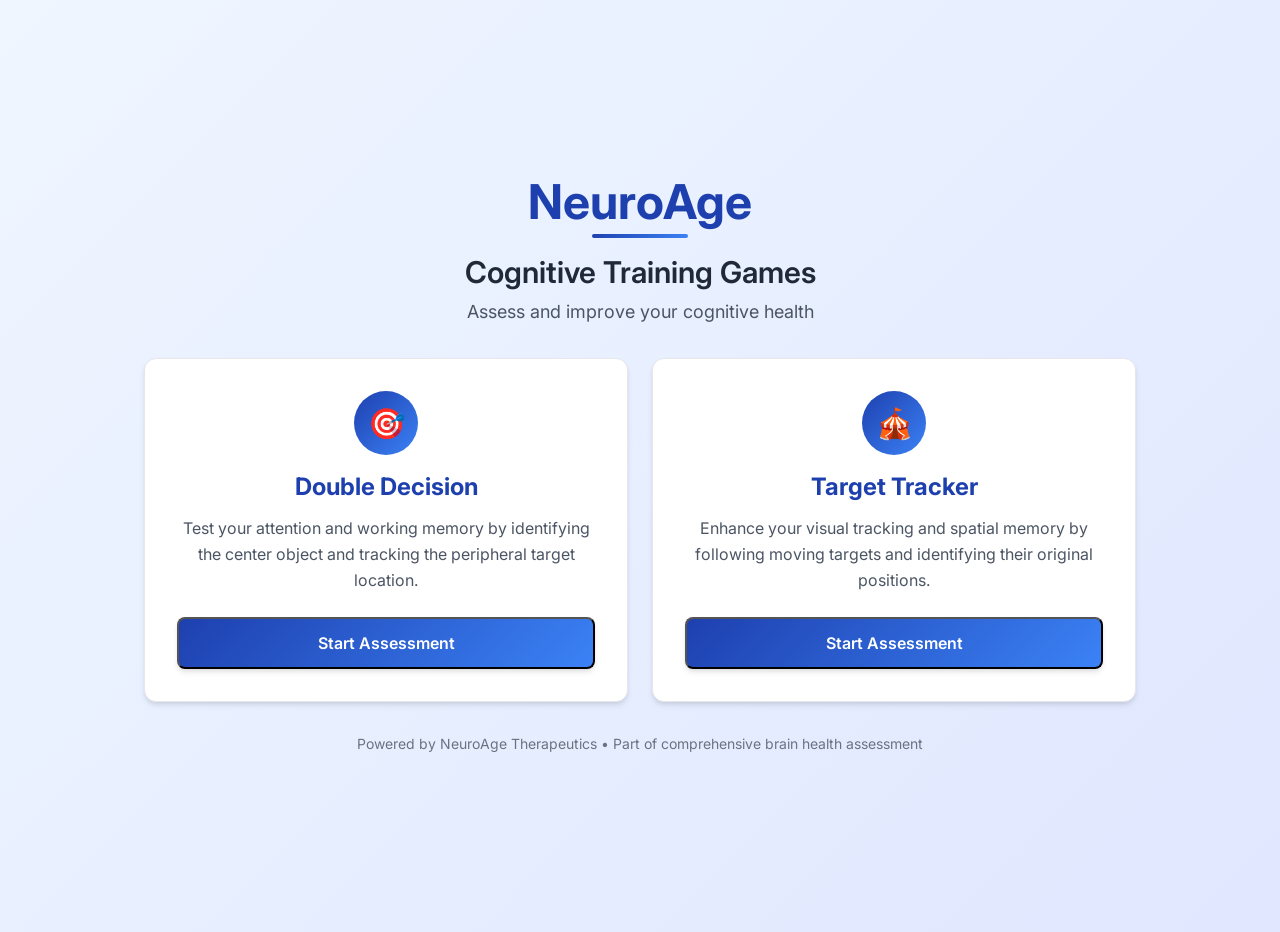
==== index.html @ e5fdbe7c "Add cognitive training games - Double Decision and Target Tracker" ====
<!DOCTYPE html>
<html lang="en">
<head>
    <meta charset="UTF-8">
    <meta name="viewport" content="width=device-width, initial-scale=1.0">
    <title>NeuroAge Cognitive Training | Brain Health Games</title>
    <link rel="preconnect" href="https://fonts.googleapis.com">
    <link rel="preconnect" href="https://fonts.gstatic.com" crossorigin>
    <link href="https://fonts.googleapis.com/css2?family=Inter:wght@300;400;500;600;700&display=swap" rel="stylesheet">
    <link rel="stylesheet" href="styles.css">
</head>
<body>
    <!-- Main Menu -->
    <div id="mainMenu" class="flex items-center justify-center min-h-screen py-8">
        <div class="max-w-5xl w-full px-4">
            <!-- Header -->
            <div class="text-center mb-8">
                <div class="inline-block mb-4">
                    <h1 class="text-4xl md:text-5xl font-bold neuroage-text-primary mb-2">NeuroAge</h1>
                    <div class="h-1 w-24 mx-auto neuroage-primary rounded-full"></div>
                </div>
                <h2 class="text-2xl md:text-3xl font-semibold text-gray-800 mb-2">Cognitive Training Games</h2>
                <p class="text-gray-600 text-lg">Assess and improve your cognitive health</p>
            </div>
            
            <!-- Games Grid -->
            <div class="grid grid-cols-1 md:grid-cols-2 gap-6 mb-8">
                <!-- Double Decision Game Card -->
                <div class="neuroage-card rounded-xl p-8 hover:shadow-xl transition-all duration-300 transform hover:-translate-y-1">
                    <div class="flex items-center justify-center w-16 h-16 mx-auto mb-4 rounded-full neuroage-primary text-white text-3xl">
                        🎯
                    </div>
                    <h3 class="text-2xl font-bold neuroage-text-primary mb-3 text-center">Double Decision</h3>
                    <p class="text-gray-600 mb-6 text-center leading-relaxed">
                        Test your attention and working memory by identifying the center object and tracking the peripheral target location.
                    </p>
                    <button type="button" onclick="switchGame('doubleDecision'); return false;" class="w-full neuroage-primary hover:neuroage-primary-dark text-white font-semibold py-3 px-6 rounded-lg text-base transition-all duration-200 shadow-md hover:shadow-lg">
                        Start Assessment
                    </button>
                </div>
                
                <!-- Target Tracker Game Card -->
                <div class="neuroage-card rounded-xl p-8 hover:shadow-xl transition-all duration-300 transform hover:-translate-y-1">
                    <div class="flex items-center justify-center w-16 h-16 mx-auto mb-4 rounded-full neuroage-primary text-white text-3xl">
                        🎪
                    </div>
                    <h3 class="text-2xl font-bold neuroage-text-primary mb-3 text-center">Target Tracker</h3>
                    <p class="text-gray-600 mb-6 text-center leading-relaxed">
                        Enhance your visual tracking and spatial memory by following moving targets and identifying their original positions.
                    </p>
                    <button type="button" onclick="switchGame('targetTracker'); return false;" class="w-full neuroage-primary hover:neuroage-primary-dark text-white font-semibold py-3 px-6 rounded-lg text-base transition-all duration-200 shadow-md hover:shadow-lg">
                        Start Assessment
                    </button>
                </div>
            </div>
            
            <!-- Footer Note -->
            <div class="text-center text-sm text-gray-500">
                <p>Powered by NeuroAge Therapeutics • Part of comprehensive brain health assessment</p>
            </div>
        </div>
    </div>

    <!-- Double Decision Game -->
    <div id="doubleDecision" class="game-container max-w-2xl w-full mx-auto px-4">
        <!-- Header -->
        <div class="text-center mb-4">
            <button type="button" onclick="switchGame('menu'); return false;" class="back-to-menu-btn mb-4">
                <span class="back-arrow">←</span> Back to Menu
            </button>
            <h2 class="text-2xl font-bold neuroage-text-primary">Double Decision Assessment</h2>
        </div>
        
        <!-- Score Display -->
        <div class="neuroage-card rounded-lg p-4 mb-4">
            <div class="flex justify-between items-center flex-wrap gap-4">
                <div class="text-center">
                    <p class="text-xs text-gray-500 font-medium">Round</p>
                    <p class="text-xl font-bold neuroage-text-primary" id="dd-roundCounter">1/10</p>
                </div>
                <div class="text-center">
                    <p class="text-xs text-gray-500 font-medium">Attempts</p>
                    <p class="text-xl font-bold neuroage-text-primary" id="dd-attemptsCounter">0</p>
                </div>
                <div class="text-center">
                    <p class="text-xs text-gray-500 font-medium">Accuracy</p>
                    <p class="text-xl font-bold neuroage-text-primary" id="dd-accuracyCounter">0%</p>
                </div>
                <div class="text-center">
                    <p class="text-xs text-gray-500 font-medium">Difficulty</p>
                    <p class="text-xl font-bold neuroage-text-primary" id="dd-difficultyDisplay">500ms</p>
                </div>
            </div>
        </div>

        <!-- Start Screen -->
        <div id="dd-startScreen" class="neuroage-card rounded-lg p-8 text-center mb-4">
            <h1 class="text-3xl font-bold neuroage-text-primary mb-4">Double Decision Assessment</h1>
            <p class="text-lg text-gray-700 mb-4 font-medium">Test your attention and working memory</p>
            <div class="max-w-xl mx-auto mb-6">
                <p class="text-sm text-gray-600 leading-relaxed mb-3">
                    This assessment measures your ability to process multiple pieces of information simultaneously.
                </p>
                <div class="bg-blue-50 border-l-4 border-blue-500 p-4 text-left rounded">
                    <p class="text-sm text-gray-700">
                        <strong>Instructions:</strong> Watch the center object (🔵 or 🔺) and the star (⭐) that appears around it. After they disappear, choose which object was in the center and click where the star appeared.
                    </p>
                </div>
            </div>
            <button id="dd-startBtn" class="neuroage-primary hover:neuroage-primary-dark text-white font-semibold py-3 px-8 rounded-lg text-base transition-all duration-200 shadow-md hover:shadow-lg">
                Begin Assessment
            </button>
        </div>

        <!-- Game Area -->
        <div class="neuroage-card rounded-lg p-4 md:p-6 relative hidden" id="dd-gameArea">
            <!-- Game Canvas Container -->
            <div class="relative w-full overflow-hidden mb-4" style="aspect-ratio: 1; min-height: 250px; max-height: 400px;">
                <svg id="dd-sectorSvg" viewBox="0 0 1000 1000" class="absolute inset-0 w-full h-full z-0">
                    <g id="dd-sectors"></g>
                    <text id="dd-star" x="500" y="120" text-anchor="middle" dominant-baseline="middle"
                    style="font-size:48px; opacity:0; pointer-events:none;">⭐</text>
                </svg>
                <!-- Center Object Display -->
                <div class="dd-center-object-container absolute pointer-events-none z-10">
                    <div class="text-5xl md:text-6xl" id="dd-centerObject"></div>
                </div>
            </div>
            
            <!-- Center Object Choice Buttons -->
            <div class="mt-4">
                <p class="text-center text-base font-semibold text-gray-700 mb-3">Which object appeared in the center?</p>
                <div class="flex justify-center gap-3 flex-wrap">
                    <button class="dd-choice-btn bg-blue-50 hover:bg-blue-100 text-blue-700 font-bold py-3 px-6 rounded-lg text-3xl transition-all duration-200 shadow-md hover:shadow-lg border-2 border-blue-200" data-choice="🔵">🔵</button>
                    <button class="dd-choice-btn bg-blue-50 hover:bg-blue-100 text-blue-700 font-bold py-3 px-6 rounded-lg text-3xl transition-all duration-200 shadow-md hover:shadow-lg border-2 border-blue-200" data-choice="🔺">🔺</button>
                </div>
            </div>

            <!-- Click Prompt -->
            <div class="mt-4 text-center">
                <p class="text-base font-semibold text-gray-700" id="dd-clickPrompt">Click where the ⭐ appeared</p>
            </div>

            <!-- Restart Button -->
            <div class="mt-4 text-center">
                <button id="dd-gameRestartBtn" class="bg-gray-500 hover:bg-gray-600 text-white font-bold py-2 px-6 rounded-lg text-sm transition-all duration-200 shadow-md hover:shadow-lg">
                    Restart Game
                </button>
                <button type="button" onclick="switchGame('menu'); return false;" class="bg-gray-400 hover:bg-gray-500 text-white font-bold py-2 px-6 rounded-lg text-sm transition-all duration-200 shadow-md hover:shadow-lg ml-2">
                    Main Menu
                </button>
            </div>
        </div>

        <!-- Confirmation Modal -->
        <div id="dd-confirmModal" class="hidden fixed inset-0 bg-black bg-opacity-50 flex items-center justify-center z-50">
            <div class="neuroage-card rounded-xl shadow-2xl p-8 max-w-md w-full mx-4 text-center">
                <h2 class="text-2xl font-bold neuroage-text-primary mb-4">Confirm Restart</h2>
                <p class="text-gray-700 mb-6">Are you sure you want to restart? Your current progress will be lost.</p>
                <div class="flex gap-3 justify-center">
                    <button id="dd-confirmYes" class="neuroage-primary hover:neuroage-primary-dark text-white font-semibold py-3 px-6 rounded-lg text-base transition-all duration-200 shadow-md hover:shadow-lg">
                        Yes, Restart
                    </button>
                    <button id="dd-confirmNo" class="bg-gray-200 hover:bg-gray-300 text-gray-700 font-semibold py-3 px-6 rounded-lg text-base transition-all duration-200">
                        Cancel
                    </button>
                </div>
            </div>
        </div>

        <!-- Game Over Screen -->
        <div id="dd-gameOverScreen" class="hidden fixed inset-0 bg-black bg-opacity-50 flex items-center justify-center z-50">
            <div class="neuroage-card rounded-xl shadow-2xl p-8 max-w-md w-full mx-4 text-center">
                <h2 class="text-3xl font-bold neuroage-text-primary mb-4">Assessment Complete</h2>
                <div class="mb-6">
                    <p class="text-lg text-gray-700 mb-2">Final Accuracy: <span class="font-bold neuroage-text-primary" id="dd-finalAccuracy">0%</span></p>
                    <p class="text-lg text-gray-700">Total Attempts: <span class="font-bold neuroage-text-primary" id="dd-finalAttempts">0</span></p>
                </div>
                <div class="flex gap-3 justify-center">
                    <button id="dd-restartBtn" class="neuroage-primary hover:neuroage-primary-dark text-white font-semibold py-3 px-6 rounded-lg text-base transition-all duration-200 shadow-md hover:shadow-lg">
                        Retake Assessment
                    </button>
                    <button type="button" onclick="switchGame('menu'); return false;" class="bg-gray-200 hover:bg-gray-300 text-gray-700 font-semibold py-3 px-6 rounded-lg text-base transition-all duration-200">
                        Main Menu
                    </button>
                </div>
            </div>
        </div>
    </div>

    <!-- Target Tracker Game -->
    <div id="targetTracker" class="game-container max-w-4xl w-full mx-auto px-4">
        <!-- Header -->
        <div class="text-center mb-4">
            <button type="button" onclick="switchGame('menu'); return false;" class="back-to-menu-btn mb-4">
                <span class="back-arrow">←</span> Back to Menu
            </button>
            <h2 class="text-2xl font-bold neuroage-text-primary">Target Tracker Assessment</h2>
        </div>
        
        <!-- Score Display -->
        <div class="neuroage-card rounded-lg p-4 mb-4">
            <div class="flex justify-between items-center flex-wrap gap-4">
                <div class="text-center">
                    <p class="text-xs text-gray-500 font-medium">Round</p>
                    <p class="text-xl font-bold neuroage-text-primary" id="tt-roundCounter">1</p>
                </div>
                <div class="text-center">
                    <p class="text-xs text-gray-500 font-medium">Accuracy</p>
                    <p class="text-xl font-bold neuroage-text-primary" id="tt-accuracyCounter">0%</p>
                </div>
                <div class="text-center">
                    <p class="text-xs text-gray-500 font-medium">Difficulty</p>
                    <p class="text-xl font-bold neuroage-text-primary" id="tt-difficultyDisplay">Level 1</p>
                </div>
                <div class="text-center">
                    <p class="text-xs text-gray-500 font-medium">Streak</p>
                    <p class="text-xl font-bold neuroage-text-primary" id="tt-streakCounter">0</p>
                </div>
            </div>
        </div>

        <!-- Start Screen -->
        <div id="tt-startScreen" class="neuroage-card rounded-lg p-8 text-center mb-4">
            <h1 class="text-3xl font-bold neuroage-text-primary mb-4">Target Tracker Assessment</h1>
            <p class="text-lg text-gray-700 mb-4 font-medium">Enhance your visual tracking and spatial memory</p>
            <div class="max-w-xl mx-auto mb-6">
                <p class="text-sm text-gray-600 leading-relaxed mb-3">
                    This assessment measures your ability to track multiple moving objects and maintain spatial awareness.
                </p>
                <div class="bg-blue-50 border-l-4 border-blue-500 p-4 text-left rounded">
                    <p class="text-sm text-gray-700">
                        <strong>Instructions:</strong> Watch which circles are highlighted, then click on them after they stop moving.
                    </p>
                </div>
            </div>
            <button type="button" id="tt-startBtn" class="neuroage-primary hover:neuroage-primary-dark text-white font-semibold py-3 px-8 rounded-lg text-base transition-all duration-200 shadow-md hover:shadow-lg">
                Begin Assessment
            </button>
        </div>

        <!-- Game Area -->
        <div class="neuroage-card rounded-lg p-4 md:p-6 relative hidden" id="tt-gameArea">
            <div class="tt-gameCanvas relative w-full" style="min-height: 400px; max-height: 600px;" id="tt-gameCanvas"></div>

            <!-- Status Message -->
            <div class="mt-4 text-center">
                <p class="text-base font-semibold text-gray-700" id="tt-statusMessage">Watch the highlighted circles...</p>
            </div>

            <!-- Round Result -->
            <div id="tt-roundResult" class="hidden mt-4 text-center">
                <p class="text-lg font-bold mb-2" id="tt-resultText"></p>
                <button id="tt-nextRoundBtn" class="neuroage-primary hover:neuroage-primary-dark text-white font-semibold py-2 px-6 rounded-lg text-sm transition-all duration-200 shadow-md hover:shadow-lg mt-2">
                    Next Round
                </button>
            </div>

            <!-- Restart Button -->
            <div class="mt-4 text-center">
                <button id="tt-restartBtn" class="bg-gray-200 hover:bg-gray-300 text-gray-700 font-semibold py-2 px-6 rounded-lg text-sm transition-all duration-200 shadow-md hover:shadow-lg">
                    Restart Assessment
                </button>
                <button type="button" onclick="switchGame('menu'); return false;" class="bg-gray-100 hover:bg-gray-200 text-gray-600 font-semibold py-2 px-6 rounded-lg text-sm transition-all duration-200 shadow-md hover:shadow-lg ml-2">
                    Main Menu
                </button>
            </div>
        </div>

        <!-- Game Over Screen -->
        <div id="tt-gameOverScreen" class="hidden fixed inset-0 bg-black bg-opacity-50 flex items-center justify-center z-50">
            <div class="neuroage-card rounded-xl shadow-2xl p-8 max-w-md w-full mx-4 text-center">
                <h2 class="text-3xl font-bold neuroage-text-primary mb-4">Assessment Complete</h2>
                <div class="mb-6">
                    <p class="text-lg text-gray-700 mb-2">Final Accuracy: <span class="font-bold neuroage-text-primary" id="tt-finalAccuracy">0%</span></p>
                    <p class="text-lg text-gray-700">Total Rounds: <span class="font-bold neuroage-text-primary" id="tt-finalRounds">0</span></p>
                </div>
                <div class="flex gap-3 justify-center">
                    <button id="tt-playAgainBtn" class="neuroage-primary hover:neuroage-primary-dark text-white font-semibold py-3 px-6 rounded-lg text-base transition-all duration-200 shadow-md hover:shadow-lg">
                        Retake Assessment
                    </button>
                    <button type="button" onclick="switchGame('menu'); return false;" class="bg-gray-200 hover:bg-gray-300 text-gray-700 font-semibold py-3 px-6 rounded-lg text-base transition-all duration-200">
                        Main Menu
                    </button>
                </div>
            </div>
        </div>
    </div>

    <script>
        // Game switcher function - must be defined first and attached to window
        // This ensures it's available immediately for onclick handlers
        (function() {
            // Track current game state for browser history
            let currentGame = 'menu';
            
            function baseSwitchGame(gameName) {
                // Get event from window if available (for inline handlers)
                const event = window.event || null;
                
                // Prevent any default behavior
                if (event) {
                    event.preventDefault();
                    event.stopPropagation();
                }
                
                const mainMenu = document.getElementById('mainMenu');
                const doubleDecision = document.getElementById('doubleDecision');
                const targetTracker = document.getElementById('targetTracker');
                
                if (mainMenu) mainMenu.style.display = 'none';
                if (doubleDecision) doubleDecision.classList.remove('active');
                if (targetTracker) targetTracker.classList.remove('active');
                
                if (gameName === 'menu') {
                    if (mainMenu) mainMenu.style.display = 'flex';
                    currentGame = 'menu';
                    // Update URL without reload
                    history.pushState({ game: 'menu' }, '', window.location.pathname);
                } else if (gameName === 'doubleDecision') {
                    if (doubleDecision) doubleDecision.classList.add('active');
                    currentGame = 'doubleDecision';
                    // Update URL without reload
                    history.pushState({ game: 'doubleDecision' }, '', window.location.pathname + '#double-decision');
                } else if (gameName === 'targetTracker') {
                    if (targetTracker) targetTracker.classList.add('active');
                    currentGame = 'targetTracker';
                    // Update URL without reload
                    history.pushState({ game: 'targetTracker' }, '', window.location.pathname + '#target-tracker');
                }
                
                return false;
            }
            
            // Handle browser back/forward buttons
            window.addEventListener('popstate', function(event) {
                const state = event.state || { game: 'menu' };
                const gameName = state.game || 'menu';
                
                // Switch to the game from history
                const mainMenu = document.getElementById('mainMenu');
                const doubleDecision = document.getElementById('doubleDecision');
                const targetTracker = document.getElementById('targetTracker');
                
                if (mainMenu) mainMenu.style.display = 'none';
                if (doubleDecision) doubleDecision.classList.remove('active');
                if (targetTracker) targetTracker.classList.remove('active');
                
                if (gameName === 'menu') {
                    if (mainMenu) mainMenu.style.display = 'flex';
                    currentGame = 'menu';
                } else if (gameName === 'doubleDecision') {
                    if (doubleDecision) doubleDecision.classList.add('active');
                    currentGame = 'doubleDecision';
                    // Initialize game if needed
                    if (typeof initializeGame === 'function') {
                        setTimeout(() => initializeGame(), 100);
                    }
                } else if (gameName === 'targetTracker') {
                    if (targetTracker) targetTracker.classList.add('active');
                    currentGame = 'targetTracker';
                }
            });
            
            // Initialize based on URL hash on page load
            window.addEventListener('load', function() {
                const hash = window.location.hash;
                if (hash === '#double-decision') {
                    baseSwitchGame('doubleDecision');
                } else if (hash === '#target-tracker') {
                    baseSwitchGame('targetTracker');
                } else {
                    // Initialize with menu state
                    history.replaceState({ game: 'menu' }, '', window.location.pathname);
                }
            });
            
            // Attach to window immediately
            window.switchGame = baseSwitchGame;
        })();
    </script>
    <script src="script.js"></script>
    <script src="target-tracker.js"></script>
</body>
</html>
---- styles.css ----
/* ============================================================================
   NeuroAge Cognitive Training - Optimized CSS
   ============================================================================ */

/* Reset & Base Styles */
* {
    margin: 0;
    padding: 0;
    box-sizing: border-box;
    font-family: 'Inter', -apple-system, BlinkMacSystemFont, 'Segoe UI', sans-serif;
}

body {
    background: linear-gradient(135deg, #eff6ff 0%, #e0e7ff 100%);
    min-height: 100vh;
    padding: 1rem;
}

/* ============================================================================
   Layout Utilities
   ============================================================================ */

.flex { display: flex; }
.grid { display: grid; }
.hidden { display: none; }
.inline-block { display: inline-block; }
.inline-flex { display: inline-flex; }
.relative { position: relative; }
.absolute { position: absolute; }
.fixed { position: fixed; }
.inset-0 { top: 0; right: 0; bottom: 0; left: 0; }
.w-full { width: 100%; }
.h-full { height: 100%; }
.min-h-screen { min-height: 100vh; }
.max-w-2xl { max-width: 42rem; }
.max-w-4xl { max-width: 56rem; }
.max-w-5xl { max-width: 64rem; }
.max-w-md { max-width: 28rem; }
.max-w-xl { max-width: 36rem; }
.w-16 { width: 4rem; }
.w-24 { width: 6rem; }
.h-1 { height: 0.25rem; }
.h-16 { height: 4rem; }

/* Flexbox Utilities */
.items-center { align-items: center; }
.justify-center { justify-content: center; }
.justify-between { justify-content: space-between; }
.flex-wrap { flex-wrap: wrap; }
.gap-3 { gap: 0.75rem; }
.gap-4 { gap: 1rem; }
.gap-6 { gap: 1.5rem; }

/* Grid Utilities */
.grid-cols-1 { grid-template-columns: repeat(1, minmax(0, 1fr)); }

/* Spacing Utilities */
.p-4 { padding: 1rem; }
.p-8 { padding: 2rem; }
.px-4 { padding-left: 1rem; padding-right: 1rem; }
.px-6 { padding-left: 1.5rem; padding-right: 1.5rem; }
.px-8 { padding-left: 2rem; padding-right: 2rem; }
.py-2 { padding-top: 0.5rem; padding-bottom: 0.5rem; }
.py-3 { padding-top: 0.75rem; padding-bottom: 0.75rem; }
.py-8 { padding-top: 2rem; padding-bottom: 2rem; }
.mb-2 { margin-bottom: 0.5rem; }
.mb-3 { margin-bottom: 0.75rem; }
.mb-4 { margin-bottom: 1rem; }
.mb-6 { margin-bottom: 1.5rem; }
.mb-8 { margin-bottom: 2rem; }
.mt-2 { margin-top: 0.5rem; }
.mt-4 { margin-top: 1rem; }
.mx-auto { margin-left: auto; margin-right: auto; }
.ml-2 { margin-left: 0.5rem; }

/* Typography */
.text-center { text-align: center; }
.text-left { text-align: left; }
.text-sm { font-size: 0.875rem; line-height: 1.25rem; }
.text-base { font-size: 1rem; line-height: 1.5rem; }
.text-lg { font-size: 1.125rem; line-height: 1.75rem; }
.text-xl { font-size: 1.25rem; line-height: 1.75rem; }
.text-2xl { font-size: 1.5rem; line-height: 2rem; }
.text-3xl { font-size: 1.875rem; line-height: 2.25rem; }
.text-4xl { font-size: 2.25rem; line-height: 2.5rem; }
.text-5xl { font-size: 3rem; line-height: 1; }
.text-6xl { font-size: 3.75rem; line-height: 1; }
.font-medium { font-weight: 500; }
.font-semibold { font-weight: 600; }
.font-bold { font-weight: 700; }
.leading-relaxed { line-height: 1.625; }

/* Colors */
.text-white { color: #ffffff; }
.text-black { color: #000000; }
.text-gray-500 { color: #6b7280; }
.text-gray-600 { color: #4b5563; }
.text-gray-700 { color: #374151; }
.text-gray-800 { color: #1f2937; }
.text-gray-900 { color: #111827; }
.text-blue-700 { color: #1d4ed8; }
.text-green-600 { color: #16a34a; }
.text-red-600 { color: #dc2626; }
.text-yellow-400 { color: #facc15; }
.text-blue-400 { color: #60a5fa; }

.bg-white { background-color: #ffffff; }
.bg-blue-50 { background-color: #eff6ff; }
.bg-blue-100 { background-color: #dbeafe; }
.bg-gray-100 { background-color: #f3f4f6; }
.bg-gray-200 { background-color: #e5e7eb; }
.bg-gray-300 { background-color: #d1d5db; }
.bg-gray-400 { background-color: #9ca3af; }
.bg-gray-500 { background-color: #6b7280; }
.bg-gray-600 { background-color: #4b5563; }
.bg-black { background-color: #000000; }

.border-2 { border-width: 2px; }
.border-blue-200 { border-color: #bfdbfe; }
.border-blue-500 { border-color: #3b82f6; }
.border-l-4 { border-left-width: 4px; }

/* Border Radius */
.rounded { border-radius: 0.25rem; }
.rounded-lg { border-radius: 0.5rem; }
.rounded-xl { border-radius: 0.75rem; }
.rounded-full { border-radius: 9999px; }

/* Shadows */
.shadow-md { box-shadow: 0 4px 6px -1px rgba(0, 0, 0, 0.1), 0 2px 4px -1px rgba(0, 0, 0, 0.06); }
.shadow-lg { box-shadow: 0 10px 15px -3px rgba(0, 0, 0, 0.1), 0 4px 6px -2px rgba(0, 0, 0, 0.05); }
.shadow-xl { box-shadow: 0 20px 25px -5px rgba(0, 0, 0, 0.1), 0 10px 10px -5px rgba(0, 0, 0, 0.04); }
.shadow-2xl { box-shadow: 0 25px 50px -12px rgba(0, 0, 0, 0.25); }

/* Transforms */
.transform { transform: translate(var(--tw-translate-x, 0), var(--tw-translate-y, 0)) rotate(var(--tw-rotate, 0)) skewX(var(--tw-skew-x, 0)) skewY(var(--tw-skew-y, 0)) scaleX(var(--tw-scale-x, 1)) scaleY(var(--tw-scale-y, 1)); }
.scale-110 { transform: scale(1.1); }
.-translate-x-1\/2 { --tw-translate-x: -50%; }
.-translate-y-1\/2 { --tw-translate-y: -50%; }
.-translate-y-1 { --tw-translate-y: -0.25rem; }

/* Transitions */
.transition-all { transition-property: all; transition-timing-function: cubic-bezier(0.4, 0, 0.2, 1); transition-duration: 150ms; }
.duration-200 { transition-duration: 200ms; }
.duration-300 { transition-duration: 300ms; }

/* Opacity */
.opacity-50 { opacity: 0.5; }
.bg-opacity-50 { background-color: rgba(0, 0, 0, 0.5); }

/* Z-index */
.z-0 { z-index: 0; }
.z-50 { z-index: 50; }

/* Pointer Events */
.pointer-events-none { pointer-events: none; }

/* Overflow */
.overflow-hidden { overflow: hidden; }

/* ============================================================================
   NeuroAge Custom Styles
   ============================================================================ */

.neuroage-primary {
    background: linear-gradient(135deg, #1e40af 0%, #3b82f6 100%);
}

.neuroage-primary-dark {
    background: linear-gradient(135deg, #1e3a8a 0%, #2563eb 100%);
}

.neuroage-card {
    background: white;
    box-shadow: 0 4px 6px -1px rgba(0, 0, 0, 0.1), 0 2px 4px -1px rgba(0, 0, 0, 0.06);
    border: 1px solid #e5e7eb;
}

.neuroage-text-primary {
    color: #1e40af;
}

.neuroage-text-secondary {
    color: #64748b;
}

.neuroage-accent {
    color: #3b82f6;
}

/* ============================================================================
   Hover States
   ============================================================================ */

.hover\:shadow-xl:hover { box-shadow: 0 20px 25px -5px rgba(0, 0, 0, 0.1), 0 10px 10px -5px rgba(0, 0, 0, 0.04); }
.hover\:shadow-lg:hover { box-shadow: 0 10px 15px -3px rgba(0, 0, 0, 0.1), 0 4px 6px -2px rgba(0, 0, 0, 0.05); }
.hover\:bg-blue-100:hover { background-color: #dbeafe; }
.hover\:bg-gray-200:hover { background-color: #e5e7eb; }
.hover\:bg-gray-300:hover { background-color: #d1d5db; }
.hover\:bg-gray-500:hover { background-color: #6b7280; }
.hover\:bg-gray-600:hover { background-color: #4b5563; }
.hover\:text-gray-800:hover { color: #1f2937; }
.hover\:-translate-y-1:hover { transform: translateY(-0.25rem); }
.hover\:neuroage-primary-dark:hover { background: linear-gradient(135deg, #1e3a8a 0%, #2563eb 100%); }

/* ============================================================================
   Double Decision Game Styles
   ============================================================================ */

.dd-peripheral-position {
    width: 70px;
    height: 70px;
    min-width: 70px;
    min-height: 70px;
    cursor: pointer;
    border-radius: 50%;
    transition: all 0.2s ease;
    display: flex;
    align-items: center;
    justify-content: center;
    touch-action: manipulation;
    z-index: 10;
    position: relative;
}

.dd-peripheral-position:hover {
    background-color: rgba(59, 130, 246, 0.1);
    transform: scale(1.1);
}

.dd-peripheral-position.selected {
    background-color: rgba(59, 130, 246, 0.3) !important;
    transform: scale(1.2) !important;
}

.dd-object-visible {
    animation: ddFadeInOut 0.1s ease-in;
    opacity: 1;
}

.dd-object-hidden {
    opacity: 0;
    transition: opacity 0.2s ease-out;
}

@keyframes ddFadeInOut {
    0% { opacity: 0; transform: scale(0.5); }
    50% { opacity: 1; transform: scale(1.1); }
    100% { opacity: 1; transform: scale(1); }
}

.dd-choice-btn:disabled {
    opacity: 0.5;
    cursor: not-allowed;
    pointer-events: none;
}

#dd-restartButton,
#dd-mainMenuButton {
    position: absolute;
    bottom: 20px;
    z-index: 5; /* Above game area but below overlays */
}

#dd-restartButton.hidden,
#dd-mainMenuButton.hidden {
    display: none;
}

#dd-gameArea {
    position: relative;
    z-index: 1;
}

/* Game canvas container */
#dd-gameArea > div:first-child {
    position: relative;
    z-index: 1;
}

#dd-sectorSvg {
    position: absolute;
    z-index: 1;
    pointer-events: auto;
}

#dd-star {
    z-index: 2;
    pointer-events: none;
    position: absolute;
    transition: opacity 0.2s ease;
}

#dd-centerObject {
    z-index: 3;
    position: relative;
}

/* Center object container - ensure proper centering */
.dd-center-object-container {
    position: absolute;
    top: 50%;
    left: 50%;
    transform: translate(-50%, -50%);
    pointer-events: none;
    z-index: 10;
}

/* Buttons and HUD elements should be below game canvas */
.dd-choice-btn,
#dd-clickPrompt,
#dd-gameRestartBtn {
    position: relative;
    z-index: 0;
}

/* Confirmation Modal - ensure it's centered */
#dd-confirmModal {
    position: fixed;
    top: 0;
    right: 0;
    bottom: 0;
    left: 0;
    display: flex;
    align-items: center;
    justify-content: center;
    z-index: 50;
}

#dd-confirmModal.hidden {
    display: none;
}

/* Back to Menu Button */
.back-to-menu-btn {
    display: inline-flex;
    align-items: center;
    gap: 0.5rem;
    padding: 0.625rem 1.25rem;
    background: white;
    border: 1.5px solid #e5e7eb;
    border-radius: 0.5rem;
    color: #4b5563;
    font-size: 0.875rem;
    font-weight: 500;
    cursor: pointer;
    transition: all 0.2s ease;
    box-shadow: 0 1px 2px 0 rgba(0, 0, 0, 0.05);
}

.back-to-menu-btn:hover {
    background: #f9fafb;
    border-color: #d1d5db;
    color: #1f2937;
    box-shadow: 0 2px 4px 0 rgba(0, 0, 0, 0.1);
    transform: translateY(-1px);
}

.back-to-menu-btn:active {
    transform: translateY(0);
    box-shadow: 0 1px 2px 0 rgba(0, 0, 0, 0.05);
}

.back-arrow {
    font-size: 1rem;
    font-weight: 600;
    transition: transform 0.2s ease;
}

.back-to-menu-btn:hover .back-arrow {
    transform: translateX(-2px);
}
.dd-sector {
    fill: rgba(59, 130, 246, 0.08);     /* легкая подсветка */
    stroke: rgba(59, 130, 246, 0.25);
    stroke-width: 1;
    cursor: pointer;
    transition: fill 120ms ease, transform 120ms ease;
  }
  .dd-sector:hover {
    fill: rgba(59, 130, 246, 0.18);
  }
  .dd-sector.selected {
    fill: rgba(59, 130, 246, 0.35);
  }


/* ============================================================================
   Target Tracker Game Styles
   ============================================================================ */

.tt-target-circle {
    position: absolute;
    border-radius: 50%;
    cursor: pointer;
    transition: all 0.3s ease;
    display: flex;
    align-items: center;
    justify-content: center;
    -webkit-user-select: none;
    user-select: none;
    touch-action: manipulation;
}

.tt-target-circle.highlight {
    animation: ttPulse 0.5s ease-in-out;
    box-shadow: 0 0 20px rgba(59, 130, 246, 0.8);
}

.tt-target-circle.selected {
    box-shadow: 0 0 25px rgba(59, 130, 246, 0.8);
    transform: scale(1.1);
}

.tt-target-circle.correct {
    background-color: #3b82f6 !important;
    box-shadow: 0 0 30px rgba(59, 130, 246, 1);
    animation: ttCorrectPulse 0.5s ease-in-out;
}

.tt-target-circle.incorrect {
    background-color: #ef4444 !important;
    box-shadow: 0 0 30px rgba(239, 68, 68, 1);
    animation: ttIncorrectShake 0.5s ease-in-out;
}

.tt-target-circle.moving {
    transition: left 0.1s linear, top 0.1s linear;
}

@keyframes ttPulse {
    0%, 100% { transform: scale(1); box-shadow: 0 0 20px rgba(34, 197, 94, 0.8); }
    50% { transform: scale(1.15); box-shadow: 0 0 30px rgba(34, 197, 94, 1); }
}

@keyframes ttCorrectPulse {
    0%, 100% { transform: scale(1); }
    50% { transform: scale(1.2); }
}

@keyframes ttIncorrectShake {
    0%, 100% { transform: translateX(0); }
    25% { transform: translateX(-10px); }
    75% { transform: translateX(10px); }
}

.tt-gameCanvas {
    position: relative;
    overflow: hidden;
    border-radius: 8px;
    background: linear-gradient(135deg, #f1f5f9 0%, #e2e8f0 100%);
    border: 1px solid #cbd5e1;
}

/* ============================================================================
   Game Container
   ============================================================================ */

.game-container {
    display: none;
}

.game-container.active {
    display: block;
}

/* ============================================================================
   Responsive Design
   ============================================================================ */

@media (min-width: 768px) {
    .md\:grid-cols-2 { grid-template-columns: repeat(2, minmax(0, 1fr)); }
    .md\:text-5xl { font-size: 3rem; line-height: 1; }
    .md\:text-6xl { font-size: 3.75rem; line-height: 1; }
    .md\:text-3xl { font-size: 1.875rem; line-height: 2.25rem; }
    .md\:text-4xl { font-size: 2.25rem; line-height: 2.5rem; }
    .md\:p-6 { padding: 1.5rem; }
}

@media (max-width: 768px) {
    .dd-peripheral-position {
        width: 60px;
        height: 60px;
        min-width: 60px;
        min-height: 60px;
    }
    .tt-target-circle {
        width: 50px !important;
        height: 50px !important;
    }
}

@media (max-width: 640px) {
    .dd-peripheral-position {
        width: 50px;
        height: 50px;
        min-width: 50px;
        min-height: 50px;
    }
    .tt-target-circle {
        width: 40px !important;
        height: 40px !important;
    }
}
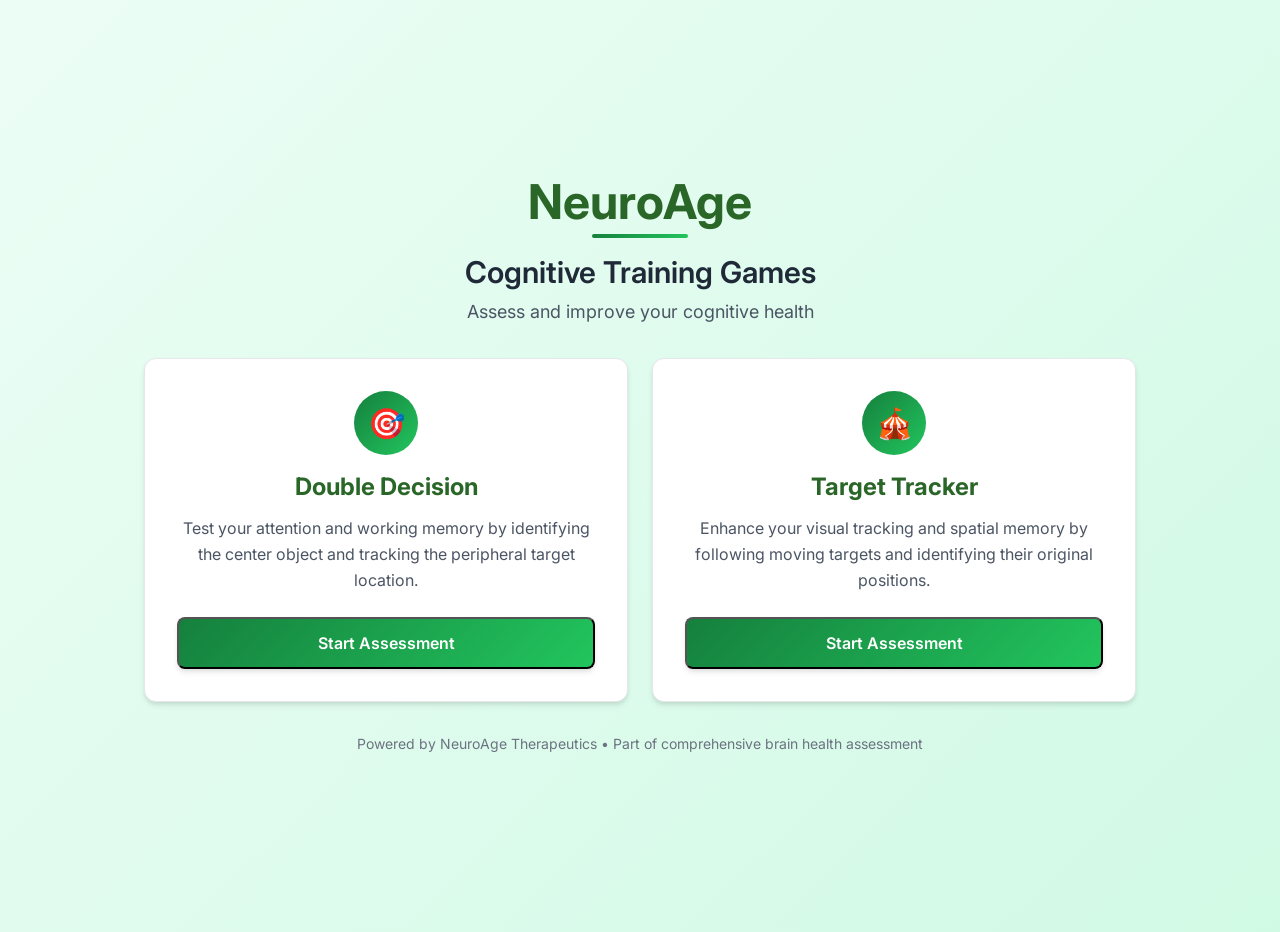
==== commit 1a1fa466: "Make Target Tracker auto-check selections and refresh green theme" ====
--- a/index.html
+++ b/index.html
@@ -285,6 +285,27 @@
                 </div>
             </div>
         </div>
+
+        <!-- Confirmation Modal -->
+        <div id="tt-confirmModal" class="hidden fixed inset-0 bg-black bg-opacity-50 flex items-center justify-center z-50">
+            <div class="neuroage-card rounded-xl shadow-2xl p-8 max-w-md w-full mx-4 text-center">
+                <div class="inline-flex items-center justify-center w-16 h-16 mb-4 rounded-full bg-blue-100 text-blue-700 text-2xl shadow-md">
+                    🔄
+                </div>
+                <h2 class="text-2xl font-bold neuroage-text-primary mb-3">Restart Assessment?</h2>
+                <p class="text-gray-700 mb-6 leading-relaxed">
+                    Starting over will clear your current streak and accuracy. You can review results before choosing to retry.
+                </p>
+                <div class="flex gap-3 justify-center flex-wrap">
+                    <button id="tt-confirmYes" class="neuroage-primary hover:neuroage-primary-dark text-white font-semibold py-3 px-6 rounded-lg text-base transition-all duration-200 shadow-md hover:shadow-lg">
+                        Restart Now
+                    </button>
+                    <button id="tt-confirmNo" class="bg-gray-200 hover:bg-gray-300 text-gray-700 font-semibold py-3 px-6 rounded-lg text-base transition-all duration-200">
+                        Keep Playing
+                    </button>
+                </div>
+            </div>
+        </div>
     </div>
 
     <script>
--- a/styles.css
+++ b/styles.css
@@ -11,7 +11,7 @@
 }
 
 body {
-    background: linear-gradient(135deg, #eff6ff 0%, #e0e7ff 100%);
+    background: linear-gradient(135deg, #ecfdf5 0%, #d1fae5 100%);
     min-height: 100vh;
     padding: 1rem;
 }
@@ -98,15 +98,15 @@
 .text-gray-700 { color: #374151; }
 .text-gray-800 { color: #1f2937; }
 .text-gray-900 { color: #111827; }
-.text-blue-700 { color: #1d4ed8; }
-.text-green-600 { color: #16a34a; }
+.text-blue-700 { color: #166534; }
+.text-green-600 { color: #15803d; }
 .text-red-600 { color: #dc2626; }
 .text-yellow-400 { color: #facc15; }
-.text-blue-400 { color: #60a5fa; }
+.text-blue-400 { color: #34d399; }
 
 .bg-white { background-color: #ffffff; }
-.bg-blue-50 { background-color: #eff6ff; }
-.bg-blue-100 { background-color: #dbeafe; }
+.bg-blue-50 { background-color: #ecfdf5; }
+.bg-blue-100 { background-color: #d1fae5; }
 .bg-gray-100 { background-color: #f3f4f6; }
 .bg-gray-200 { background-color: #e5e7eb; }
 .bg-gray-300 { background-color: #d1d5db; }
@@ -116,8 +116,8 @@
 .bg-black { background-color: #000000; }
 
 .border-2 { border-width: 2px; }
-.border-blue-200 { border-color: #bfdbfe; }
-.border-blue-500 { border-color: #3b82f6; }
+.border-blue-200 { border-color: #bbf7d0; }
+.border-blue-500 { border-color: #22c55e; }
 .border-l-4 { border-left-width: 4px; }
 
 /* Border Radius */
@@ -163,11 +163,11 @@
    ============================================================================ */
 
 .neuroage-primary {
-    background: linear-gradient(135deg, #1e40af 0%, #3b82f6 100%);
+    background: linear-gradient(135deg, #15803d 0%, #22c55e 100%);
 }
 
 .neuroage-primary-dark {
-    background: linear-gradient(135deg, #1e3a8a 0%, #2563eb 100%);
+    background: linear-gradient(135deg, #14532d 0%, #166534 100%);
 }
 
 .neuroage-card {
@@ -177,7 +177,7 @@
 }
 
 .neuroage-text-primary {
-    color: #1e40af;
+    color: #296627;
 }
 
 .neuroage-text-secondary {
@@ -185,7 +185,7 @@
 }
 
 .neuroage-accent {
-    color: #3b82f6;
+    color: #1f7a3d;
 }
 
 /* ============================================================================
@@ -194,14 +194,14 @@
 
 .hover\:shadow-xl:hover { box-shadow: 0 20px 25px -5px rgba(0, 0, 0, 0.1), 0 10px 10px -5px rgba(0, 0, 0, 0.04); }
 .hover\:shadow-lg:hover { box-shadow: 0 10px 15px -3px rgba(0, 0, 0, 0.1), 0 4px 6px -2px rgba(0, 0, 0, 0.05); }
-.hover\:bg-blue-100:hover { background-color: #dbeafe; }
+.hover\:bg-blue-100:hover { background-color: #bbf7d0; }
 .hover\:bg-gray-200:hover { background-color: #e5e7eb; }
 .hover\:bg-gray-300:hover { background-color: #d1d5db; }
 .hover\:bg-gray-500:hover { background-color: #6b7280; }
 .hover\:bg-gray-600:hover { background-color: #4b5563; }
 .hover\:text-gray-800:hover { color: #1f2937; }
 .hover\:-translate-y-1:hover { transform: translateY(-0.25rem); }
-.hover\:neuroage-primary-dark:hover { background: linear-gradient(135deg, #1e3a8a 0%, #2563eb 100%); }
+.hover\:neuroage-primary-dark:hover { background: linear-gradient(135deg, #0f4f27 0%, #166534 100%); }
 
 /* ============================================================================
    Double Decision Game Styles
@@ -224,12 +224,12 @@
 }
 
 .dd-peripheral-position:hover {
-    background-color: rgba(59, 130, 246, 0.1);
+    background-color: rgba(34, 197, 94, 0.15);
     transform: scale(1.1);
 }
 
 .dd-peripheral-position.selected {
-    background-color: rgba(59, 130, 246, 0.3) !important;
+    background-color: rgba(34, 197, 94, 0.35) !important;
     transform: scale(1.2) !important;
 }
 
@@ -328,6 +328,22 @@
 }
 
 #dd-confirmModal.hidden {
+    display: none;
+}
+
+#tt-confirmModal {
+    position: fixed;
+    top: 0;
+    right: 0;
+    bottom: 0;
+    left: 0;
+    display: flex;
+    align-items: center;
+    justify-content: center;
+    z-index: 50;
+}
+
+#tt-confirmModal.hidden {
     display: none;
 }
 
@@ -371,17 +387,17 @@
     transform: translateX(-2px);
 }
 .dd-sector {
-    fill: rgba(59, 130, 246, 0.08);     /* легкая подсветка */
-    stroke: rgba(59, 130, 246, 0.25);
+    fill: rgba(34, 197, 94, 0.12);     /* легкая подсветка */
+    stroke: rgba(34, 197, 94, 0.35);
     stroke-width: 1;
     cursor: pointer;
     transition: fill 120ms ease, transform 120ms ease;
   }
   .dd-sector:hover {
-    fill: rgba(59, 130, 246, 0.18);
+    fill: rgba(22, 101, 52, 0.35);
   }
   .dd-sector.selected {
-    fill: rgba(59, 130, 246, 0.35);
+    fill: rgba(22, 128, 61, 0.45);
   }
 
 
@@ -404,17 +420,17 @@
 
 .tt-target-circle.highlight {
     animation: ttPulse 0.5s ease-in-out;
-    box-shadow: 0 0 20px rgba(59, 130, 246, 0.8);
+    box-shadow: 0 0 20px rgba(34, 197, 94, 0.85);
 }
 
 .tt-target-circle.selected {
-    box-shadow: 0 0 25px rgba(59, 130, 246, 0.8);
+    box-shadow: 0 0 25px rgba(22, 128, 61, 0.85);
     transform: scale(1.1);
 }
 
 .tt-target-circle.correct {
-    background-color: #3b82f6 !important;
-    box-shadow: 0 0 30px rgba(59, 130, 246, 1);
+    background-color: #15803d !important;
+    box-shadow: 0 0 30px rgba(21, 128, 61, 0.95);
     animation: ttCorrectPulse 0.5s ease-in-out;
 }
 
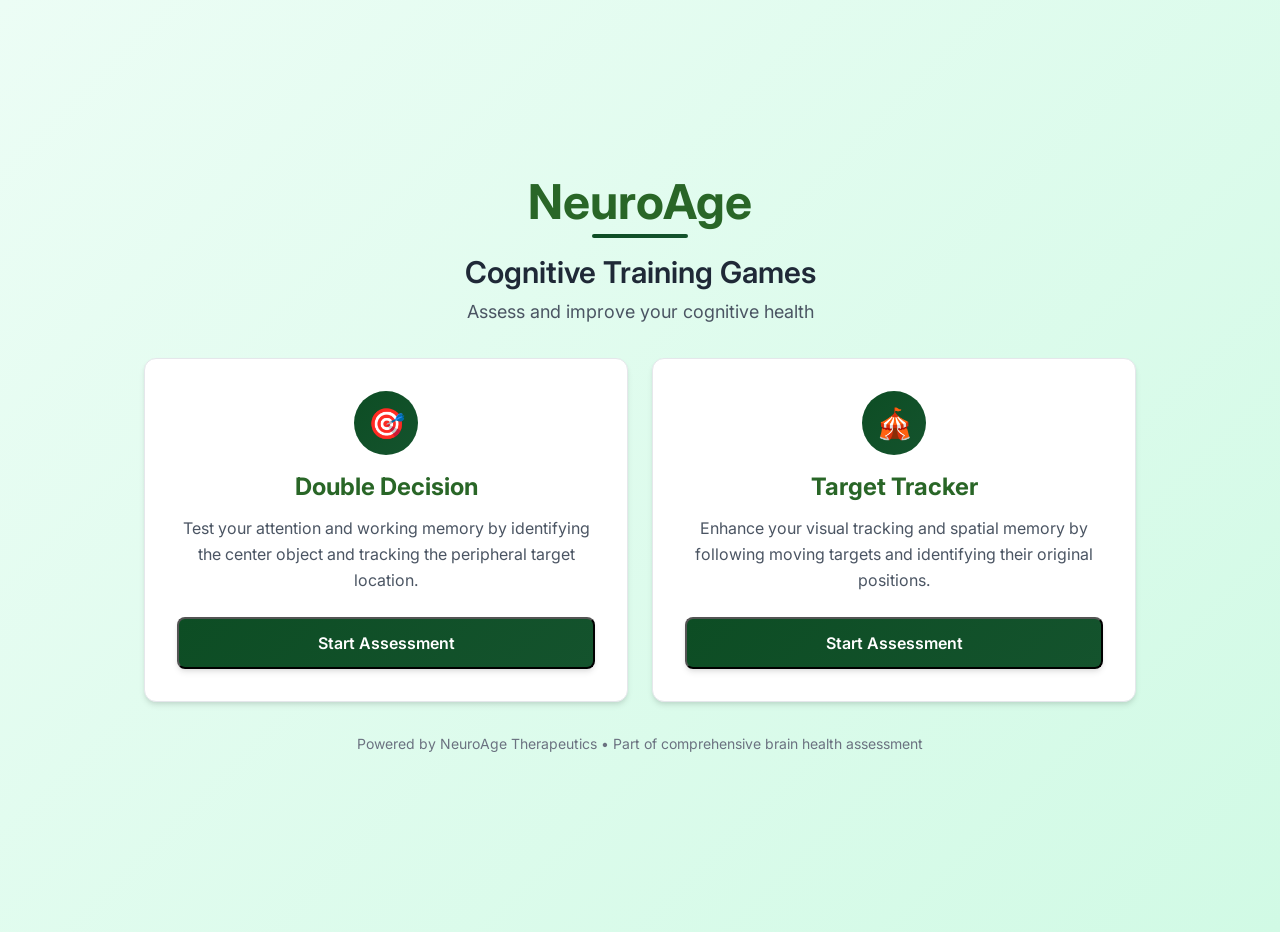
==== commit 1892d3c5: "upgrading games" ====
--- a/index.html
+++ b/index.html
@@ -63,6 +63,7 @@
 
     <!-- Double Decision Game -->
     <div id="doubleDecision" class="game-container max-w-2xl w-full mx-auto px-4">
+
         <!-- Header -->
         <div class="text-center mb-4">
             <button type="button" onclick="switchGame('menu'); return false;" class="back-to-menu-btn mb-4">
@@ -103,7 +104,7 @@
                 </p>
                 <div class="bg-blue-50 border-l-4 border-blue-500 p-4 text-left rounded">
                     <p class="text-sm text-gray-700">
-                        <strong>Instructions:</strong> Watch the center object (🔵 or 🔺) and the star (⭐) that appears around it. After they disappear, choose which object was in the center and click where the star appeared.
+                        <strong>Instructions:</strong> Watch the center ufo and the moon that appears around it. After they disappear, choose which object was in the center and click where the star appeared.
                     </p>
                 </div>
             </div>
@@ -123,13 +124,18 @@
                 </svg>
                 <!-- Center Object Display -->
                 <div class="dd-center-object-container absolute pointer-events-none z-10">
-                    <div class="text-5xl md:text-6xl" id="dd-centerObject"></div>
+                    <div class="text-5xl md:text-6xl" id="dd-centerObject">
+                        <div class image-center-object>
+                        <img src="img/ufo1.png" alt="UFO" class="hidden">
+                        <img src="img/ufo2.png" alt="ufo2" class="hidden">
+                        </div>
+                    </div>
                 </div>
             </div>
             
             <!-- Center Object Choice Buttons -->
             <div class="mt-4">
-                <p class="text-center text-base font-semibold text-gray-700 mb-3">Which object appeared in the center?</p>
+                <p class="text-center text-base font-semibold text-lightgray-700 mb-3">Which object appeared in the center?</p>
                 <div class="flex justify-center gap-3 flex-wrap">
                     <button class="dd-choice-btn bg-blue-50 hover:bg-blue-100 text-blue-700 font-bold py-3 px-6 rounded-lg text-3xl transition-all duration-200 shadow-md hover:shadow-lg border-2 border-blue-200" data-choice="🔵">🔵</button>
                     <button class="dd-choice-btn bg-blue-50 hover:bg-blue-100 text-blue-700 font-bold py-3 px-6 rounded-lg text-3xl transition-all duration-200 shadow-md hover:shadow-lg border-2 border-blue-200" data-choice="🔺">🔺</button>
@@ -138,7 +144,7 @@
 
             <!-- Click Prompt -->
             <div class="mt-4 text-center">
-                <p class="text-base font-semibold text-gray-700" id="dd-clickPrompt">Click where the ⭐ appeared</p>
+                <p class="text-base font-semibold text-lightgray-700" id="dd-clickPrompt">Click where the ⭐ appeared</p>
             </div>
 
             <!-- Restart Button -->
@@ -208,10 +214,6 @@
                 <div class="text-center">
                     <p class="text-xs text-gray-500 font-medium">Accuracy</p>
                     <p class="text-xl font-bold neuroage-text-primary" id="tt-accuracyCounter">0%</p>
-                </div>
-                <div class="text-center">
-                    <p class="text-xs text-gray-500 font-medium">Difficulty</p>
-                    <p class="text-xl font-bold neuroage-text-primary" id="tt-difficultyDisplay">Level 1</p>
                 </div>
                 <div class="text-center">
                     <p class="text-xs text-gray-500 font-medium">Streak</p>
--- a/styles.css
+++ b/styles.css
@@ -163,11 +163,11 @@
    ============================================================================ */
 
 .neuroage-primary {
-    background: linear-gradient(135deg, #15803d 0%, #22c55e 100%);
+    background: linear-gradient(135deg, #0d4d24 0%, #14532d 100%);
 }
 
 .neuroage-primary-dark {
-    background: linear-gradient(135deg, #14532d 0%, #166534 100%);
+    background: linear-gradient(135deg, #0a3d1c 0%, #0f4f27 100%);
 }
 
 .neuroage-card {
@@ -201,7 +201,7 @@
 .hover\:bg-gray-600:hover { background-color: #4b5563; }
 .hover\:text-gray-800:hover { color: #1f2937; }
 .hover\:-translate-y-1:hover { transform: translateY(-0.25rem); }
-.hover\:neuroage-primary-dark:hover { background: linear-gradient(135deg, #0f4f27 0%, #166534 100%); }
+.hover\:neuroage-primary-dark:hover { background: linear-gradient(135deg, #0a3d1c 0%, #0f4f27 100%); }
 
 /* ============================================================================
    Double Decision Game Styles
@@ -270,6 +270,16 @@
 #dd-gameArea {
     position: relative;
     z-index: 1;
+    background:
+    radial-gradient(circle at 20% 20%, #1a1931 0, transparent 50%),
+    radial-gradient(circle at 80% 80%, #201018 0, transparent 55%),
+    radial-gradient(circle at 10% 80%, #212e30 0, transparent 45%),
+    radial-gradient(circle at 90% 10%, #1c0344 0, transparent 40%),
+    linear-gradient(160deg, #020018, #13002e 40%, #2b0066 100%);
+    background-size: cover;
+  background-repeat: no-repeat;
+    background-attachment: fixed;
+    color: #fff;
 }
 
 /* Game canvas container */
@@ -518,3 +528,4 @@
         height: 40px !important;
     }
 }
+
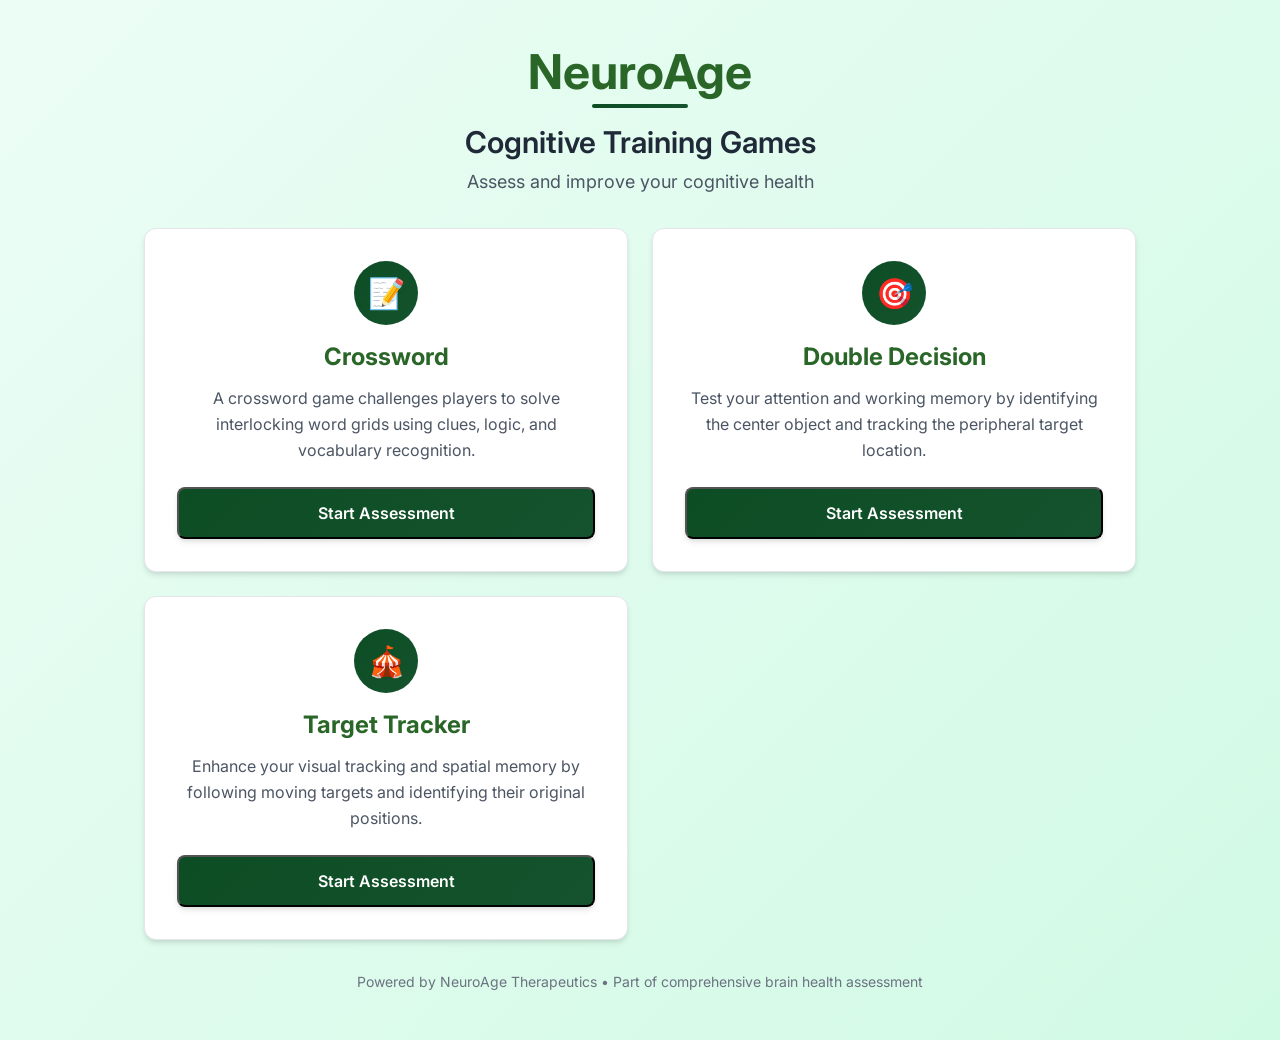
==== commit b546776e: "crosswords developing stage" ====
--- a/index.html
+++ b/index.html
@@ -4,7 +4,7 @@
     <meta charset="UTF-8">
     <meta name="viewport" content="width=device-width, initial-scale=1.0">
     <title>NeuroAge Cognitive Training | Brain Health Games</title>
-    <link rel="preconnect" href="https://fonts.googleapis.com">
+    
     <link rel="preconnect" href="https://fonts.gstatic.com" crossorigin>
     <link href="https://fonts.googleapis.com/css2?family=Inter:wght@300;400;500;600;700&display=swap" rel="stylesheet">
     <link rel="stylesheet" href="styles.css">
@@ -25,6 +25,33 @@
             
             <!-- Games Grid -->
             <div class="grid grid-cols-1 md:grid-cols-2 gap-6 mb-8">
+                <!-- Crossword Game Card -->
+                <div class="neuroage-card rounded-xl p-8 hover:shadow-xl transition-all duration-300 transform hover:-translate-y-1">
+                    <div class="flex items-center justify-center w-16 h-16 mx-auto mb-4 rounded-full neuroage-primary text-white text-3xl">
+                        📝
+                    </div>
+                    <h3 class="text-2xl font-bold neuroage-text-primary mb-3 text-center">Crossword</h3>
+                    <p class="text-gray-600 mb-6 text-center leading-relaxed">
+                        A crossword game challenges players to solve interlocking word grids using clues, logic, and vocabulary recognition.
+                    </p>
+                    <div class="text-center">
+                        <button type="button" onclick="switchGame('crossword'); return false;" class="w-full neuroage-primary hover:neuroage-primary-dark text-white font-semibold py-3 px-6 rounded-lg text-base transition-all duration-200 shadow-md hover:shadow-lg">
+                            Start Assessment
+                        </button>
+                    </div>
+                </div>
+                <script>
+                    // Replace crossword button behavior to open modern crossword
+                    document.addEventListener('DOMContentLoaded', function() {
+                        var crosswordBtn = document.querySelector('button[onclick*="switchGame(\'crossword\')"]');
+                        if (crosswordBtn) {
+                            crosswordBtn.onclick = function() {
+                                window.location.href = 'crossword-modern.html';
+                                return false;
+                            };
+                        }
+                    });
+                </script>
                 <!-- Double Decision Game Card -->
                 <div class="neuroage-card rounded-xl p-8 hover:shadow-xl transition-all duration-300 transform hover:-translate-y-1">
                     <div class="flex items-center justify-center w-16 h-16 mx-auto mb-4 rounded-full neuroage-primary text-white text-3xl">
@@ -72,28 +99,6 @@
             <h2 class="text-2xl font-bold neuroage-text-primary">Double Decision Assessment</h2>
         </div>
         
-        <!-- Score Display -->
-        <div class="neuroage-card rounded-lg p-4 mb-4">
-            <div class="flex justify-between items-center flex-wrap gap-4">
-                <div class="text-center">
-                    <p class="text-xs text-gray-500 font-medium">Round</p>
-                    <p class="text-xl font-bold neuroage-text-primary" id="dd-roundCounter">1/10</p>
-                </div>
-                <div class="text-center">
-                    <p class="text-xs text-gray-500 font-medium">Attempts</p>
-                    <p class="text-xl font-bold neuroage-text-primary" id="dd-attemptsCounter">0</p>
-                </div>
-                <div class="text-center">
-                    <p class="text-xs text-gray-500 font-medium">Accuracy</p>
-                    <p class="text-xl font-bold neuroage-text-primary" id="dd-accuracyCounter">0%</p>
-                </div>
-                <div class="text-center">
-                    <p class="text-xs text-gray-500 font-medium">Difficulty</p>
-                    <p class="text-xl font-bold neuroage-text-primary" id="dd-difficultyDisplay">500ms</p>
-                </div>
-            </div>
-        </div>
-
         <!-- Start Screen -->
         <div id="dd-startScreen" class="neuroage-card rounded-lg p-8 text-center mb-4">
             <h1 class="text-3xl font-bold neuroage-text-primary mb-4">Double Decision Assessment</h1>
@@ -104,7 +109,7 @@
                 </p>
                 <div class="bg-blue-50 border-l-4 border-blue-500 p-4 text-left rounded">
                     <p class="text-sm text-gray-700">
-                        <strong>Instructions:</strong> Watch the center ufo and the moon that appears around it. After they disappear, choose which object was in the center and click where the star appeared.
+                        <strong>Instructions:</strong> Watch the center ufo and the moon that appears around it. After they disappear, choose which object was in the center and click where the moon appeared.
                     </p>
                 </div>
             </div>
@@ -115,36 +120,75 @@
 
         <!-- Game Area -->
         <div class="neuroage-card rounded-lg p-4 md:p-6 relative hidden" id="dd-gameArea">
+            <!-- Progress Bar -->
+            <div class="neuroage-card rounded-lg p-4 mb-4">
+                <div class="progress-bar-container">
+                    <div class="flex justify-between items-center mb-2">
+                        <span class="text-sm font-semibold text-gray-700">Training Progress</span>
+                        <span class="text-sm font-bold neuroage-text-primary" id="dd-progressText">0%</span>
+                    </div>
+                    <div class="progress-bar-wrapper">
+                        <div class="progress-bar-fill" id="dd-progressBar"></div>
+                    </div>
+                    <div class="text-xs text-gray-500 mt-1 text-center">
+                        <span id="dd-progressDetails">Round 0 of 10</span>
+                    </div>
+                </div>
+            </div>
+
+            <!-- Score Display -->
+            <div class="neuroage-card rounded-lg p-4 mb-4">
+                <div class="flex justify-between items-center flex-wrap gap-4">
+                    <div class="text-center">
+                        <p class="text-xs text-gray-500 font-medium">Round</p>
+                        <p class="text-xl font-bold neuroage-text-primary" id="dd-roundCounter">1</p>
+                    </div>
+                    <div class="text-center">
+                        <p class="text-xs text-gray-500 font-medium">Attempts</p>
+                        <p class="text-xl font-bold neuroage-text-primary" id="dd-attemptsCounter">0</p>
+                    </div>
+                    <div class="text-center">
+                        <p class="text-xs text-gray-500 font-medium">Accuracy</p>
+                        <p class="text-xl font-bold neuroage-text-primary" id="dd-accuracyCounter">0%</p>
+                    </div>
+                    <div class="text-center">
+                        <p class="text-xs text-gray-500 font-medium">Difficulty</p>
+                        <p class="text-xl font-bold neuroage-text-primary" id="dd-difficultyDisplay">500ms</p>
+                    </div>
+                </div>
+            </div>
+            
             <!-- Game Canvas Container -->
-            <div class="relative w-full overflow-hidden mb-4" style="aspect-ratio: 1; min-height: 250px; max-height: 400px;">
+            <div class="dd-game-canvas-container">
                 <svg id="dd-sectorSvg" viewBox="0 0 1000 1000" class="absolute inset-0 w-full h-full z-0">
                     <g id="dd-sectors"></g>
-                    <text id="dd-star" x="500" y="120" text-anchor="middle" dominant-baseline="middle"
-                    style="font-size:48px; opacity:0; pointer-events:none;">⭐</text>
                 </svg>
+                <!-- Moon Display -->
+                <img id="dd-moon" src="img/moon.png" alt="Moon" class="dd-moon-size moon-hidden pointer-events-none z-5">
                 <!-- Center Object Display -->
                 <div class="dd-center-object-container absolute pointer-events-none z-10">
-                    <div class="text-5xl md:text-6xl" id="dd-centerObject">
-                        <div class image-center-object>
-                        <img src="img/ufo1.png" alt="UFO" class="hidden">
-                        <img src="img/ufo2.png" alt="ufo2" class="hidden">
-                        </div>
+                    <div id="dd-centerObject" class="flex items-center justify-center">
+                        <img id="dd-centerObjectImg" src="" alt="Center Object" class="dd-center-object-size object-contain hidden">
                     </div>
                 </div>
             </div>
             
             <!-- Center Object Choice Buttons -->
             <div class="mt-4">
-                <p class="text-center text-base font-semibold text-lightgray-700 mb-3">Which object appeared in the center?</p>
+                <p class="text-center text-base font-semibold text-aliceblue-700 mb-3">Which object appeared in the center?</p>
                 <div class="flex justify-center gap-3 flex-wrap">
-                    <button class="dd-choice-btn bg-blue-50 hover:bg-blue-100 text-blue-700 font-bold py-3 px-6 rounded-lg text-3xl transition-all duration-200 shadow-md hover:shadow-lg border-2 border-blue-200" data-choice="🔵">🔵</button>
-                    <button class="dd-choice-btn bg-blue-50 hover:bg-blue-100 text-blue-700 font-bold py-3 px-6 rounded-lg text-3xl transition-all duration-200 shadow-md hover:shadow-lg border-2 border-blue-200" data-choice="🔺">🔺</button>
+                    <button class="dd-choice-btn" data-choice="img/ufo1.png">
+                        <img src="img/ufo1.png" alt="UFO 1" class="dd-choice-btn-img object-contain">
+                    </button>
+                    <button class="dd-choice-btn" data-choice="img/ufo2.png">
+                        <img src="img/ufo2.png" alt="UFO 2" class="dd-choice-btn-img object-contain">
+                    </button>
                 </div>
             </div>
 
             <!-- Click Prompt -->
             <div class="mt-4 text-center">
-                <p class="text-base font-semibold text-lightgray-700" id="dd-clickPrompt">Click where the ⭐ appeared</p>
+                <p class="text-base font-semibold text-aliceblue-700" id="dd-clickPrompt">Click where the moon appeared</p>
             </div>
 
             <!-- Restart Button -->
@@ -202,24 +246,6 @@
                 <span class="back-arrow">←</span> Back to Menu
             </button>
             <h2 class="text-2xl font-bold neuroage-text-primary">Target Tracker Assessment</h2>
-        </div>
-        
-        <!-- Score Display -->
-        <div class="neuroage-card rounded-lg p-4 mb-4">
-            <div class="flex justify-between items-center flex-wrap gap-4">
-                <div class="text-center">
-                    <p class="text-xs text-gray-500 font-medium">Round</p>
-                    <p class="text-xl font-bold neuroage-text-primary" id="tt-roundCounter">1</p>
-                </div>
-                <div class="text-center">
-                    <p class="text-xs text-gray-500 font-medium">Accuracy</p>
-                    <p class="text-xl font-bold neuroage-text-primary" id="tt-accuracyCounter">0%</p>
-                </div>
-                <div class="text-center">
-                    <p class="text-xs text-gray-500 font-medium">Streak</p>
-                    <p class="text-xl font-bold neuroage-text-primary" id="tt-streakCounter">0</p>
-                </div>
-            </div>
         </div>
 
         <!-- Start Screen -->
@@ -243,7 +269,45 @@
 
         <!-- Game Area -->
         <div class="neuroage-card rounded-lg p-4 md:p-6 relative hidden" id="tt-gameArea">
-            <div class="tt-gameCanvas relative w-full" style="min-height: 400px; max-height: 600px;" id="tt-gameCanvas"></div>
+            <!-- Progress Bar -->
+            <div class="neuroage-card rounded-lg p-4 mb-4">
+                <div class="progress-bar-container">
+                    <div class="flex justify-between items-center mb-2">
+                        <span class="text-sm font-semibold text-gray-700">Training Progress</span>
+                        <span class="text-sm font-bold neuroage-text-primary" id="tt-progressText">0%</span>
+                    </div>
+                    <div class="progress-bar-wrapper">
+                        <div class="progress-bar-fill" id="tt-progressBar"></div>
+                    </div>
+                    <div class="text-xs text-gray-500 mt-1 text-center">
+                        <span id="tt-progressDetails">Round 0 of 20</span>
+                    </div>
+                </div>
+            </div>
+
+            <!-- Score Display -->
+            <div class="neuroage-card rounded-lg p-4 mb-4">
+                <div class="flex justify-between items-center flex-wrap gap-4">
+                    <div class="text-center">
+                        <p class="text-xs text-gray-500 font-medium">Round</p>
+                        <p class="text-xl font-bold neuroage-text-primary" id="tt-roundCounter">1</p>
+                    </div>
+                    <div class="text-center">
+                        <p class="text-xs text-gray-500 font-medium">Accuracy</p>
+                        <p class="text-xl font-bold neuroage-text-primary" id="tt-accuracyCounter">0%</p>
+                    </div>
+                    <div class="text-center">
+                        <p class="text-xs text-gray-500 font-medium">Streak</p>
+                        <p class="text-xl font-bold neuroage-text-primary" id="tt-streakCounter">0</p>
+                    </div>
+                    <div class="text-center">
+                        <p class="text-xs text-gray-500 font-medium">Difficulty</p>
+                        <p class="text-xl font-bold neuroage-text-primary" id="tt-difficultyDisplay">1000ms</p>
+                    </div>
+                </div>
+            </div>
+            
+            <div class="tt-gameCanvas tt-game-canvas-container" id="tt-gameCanvas"></div>
 
             <!-- Status Message -->
             <div class="mt-4 text-center">
@@ -310,6 +374,89 @@
         </div>
     </div>
 
+    <!-- Crossword Game -->
+    <div id="crossword" class="game-container max-w-6xl w-full mx-auto px-4">
+        <!-- Header -->
+        <div class="text-center mb-4">
+            <button type="button" onclick="switchGame('menu'); return false;" class="back-to-menu-btn mb-4">
+                <span class="back-arrow">←</span> Back to Menu
+            </button>
+            <h2 class="text-2xl font-bold neuroage-text-primary">Crossword Assessment</h2>
+        </div>
+
+        <!-- Start Screen -->
+        <div id="start-screen" class="neuroage-card rounded-lg p-8 text-center mb-4">
+            <h1 class="text-3xl font-bold neuroage-text-primary mb-4">Crossword Assessment</h1>
+            <p class="text-lg text-gray-700 mb-4 font-medium">Test your vocabulary and problem-solving skills</p>
+            <div class="max-w-xl mx-auto mb-6">
+                <p class="text-sm text-gray-600 leading-relaxed mb-3">
+                    This assessment measures your ability to solve word puzzles and recall vocabulary.
+                </p>
+                <div class="bg-blue-50 border-l-4 border-blue-500 p-4 text-left rounded">
+                    <p class="text-sm text-gray-700">
+                        <strong>Instructions:</strong> Fill in the crossword puzzle by typing letters in the cells. Click on clues to highlight words. Use arrow keys to navigate between cells.
+                    </p>
+                </div>
+            </div>
+            <button type="button" id="start-btn" class="neuroage-primary hover:neuroage-primary-dark text-white font-semibold py-3 px-8 rounded-lg text-base transition-all duration-200 shadow-md hover:shadow-lg">
+                Begin Assessment
+            </button>
+        </div>
+
+        <!-- Game Area -->
+        <div id="game-area" class="neuroage-card rounded-lg p-4 md:p-6 relative hidden">
+            <!-- Score Display -->
+            <div class="mb-4 text-center">
+                <span id="scoreDisplay" class="text-lg font-bold neuroage-text-primary">Words Completed: 0</span>
+            </div>
+            <div class="flex flex-col md:flex-row gap-6 mb-4">
+                <!-- Crossword Grid -->
+                <div class="flex-1">
+                    <table id="crosswordGrid" class="crossword-board-container"></table>
+                </div>
+                <!-- Clues Sidebar -->
+                <div class="w-full md:w-80">
+                    <div class="neuroage-card rounded-lg p-4 mb-4">
+                        <h3 class="text-lg font-bold neuroage-text-primary mb-3">Across</h3>
+                        <div id="acrossClues" class="space-y-2"></div>
+                    </div>
+                    <div class="neuroage-card rounded-lg p-4">
+                        <h3 class="text-lg font-bold neuroage-text-primary mb-3">Down</h3>
+                        <div id="downClues" class="space-y-2"></div>
+                    </div>
+                </div>
+            </div>
+            <!-- Action Buttons -->
+            <div class="mt-4 text-center">
+                <button id="restart-btn" class="bg-gray-200 hover:bg-gray-300 text-gray-700 font-semibold py-2 px-6 rounded-lg text-sm transition-all duration-200 shadow-md hover:shadow-lg">
+                    Restart Assessment
+                </button>
+                <button type="button" onclick="switchGame('menu'); return false;" class="bg-gray-100 hover:bg-gray-200 text-gray-600 font-semibold py-2 px-6 rounded-lg text-sm transition-all duration-200 shadow-md hover:shadow-lg ml-2">
+                    Main Menu
+                </button>
+            </div>
+        </div>
+
+        <!-- Game Over Screen -->
+        <div id="game-over-screen" class="hidden fixed inset-0 bg-black bg-opacity-50 flex items-center justify-center z-50">
+            <div class="neuroage-card rounded-xl shadow-2xl p-8 max-w-md w-full mx-4 text-center">
+                <h2 class="text-3xl font-bold neuroage-text-primary mb-4">Assessment Complete</h2>
+                <div class="mb-6">
+                    <p class="text-lg text-gray-700 mb-2">Final Accuracy: <span class="font-bold neuroage-text-primary" id="final-accuracy">0%</span></p>
+                    <p class="text-lg text-gray-700">Words Completed: <span class="font-bold neuroage-text-primary" id="final-words">0</span></p>
+                </div>
+                <div class="flex gap-3 justify-center">
+                    <button id="play-again-btn" class="neuroage-primary hover:neuroage-primary-dark text-white font-semibold py-3 px-6 rounded-lg text-base transition-all duration-200 shadow-md hover:shadow-lg">
+                        Retake Assessment
+                    </button>
+                    <button type="button" onclick="switchGame('menu'); return false;" class="bg-gray-200 hover:bg-gray-300 text-gray-700 font-semibold py-3 px-6 rounded-lg text-base transition-all duration-200">
+                        Main Menu
+                    </button>
+                </div>
+            </div>
+        </div>
+    </div>
+
     <script>
         // Game switcher function - must be defined first and attached to window
         // This ensures it's available immediately for onclick handlers
@@ -330,10 +477,12 @@
                 const mainMenu = document.getElementById('mainMenu');
                 const doubleDecision = document.getElementById('doubleDecision');
                 const targetTracker = document.getElementById('targetTracker');
+                const crossword = document.getElementById('crossword');
                 
                 if (mainMenu) mainMenu.style.display = 'none';
                 if (doubleDecision) doubleDecision.classList.remove('active');
                 if (targetTracker) targetTracker.classList.remove('active');
+                if (crossword) crossword.classList.remove('active');
                 
                 if (gameName === 'menu') {
                     if (mainMenu) mainMenu.style.display = 'flex';
@@ -350,6 +499,11 @@
                     currentGame = 'targetTracker';
                     // Update URL without reload
                     history.pushState({ game: 'targetTracker' }, '', window.location.pathname + '#target-tracker');
+                } else if (gameName === 'crossword') {
+                    if (crossword) crossword.classList.add('active');
+                    currentGame = 'crossword';
+                    // Update URL without reload
+                    history.pushState({ game: 'crossword' }, '', window.location.pathname + '#crossword');
                 }
                 
                 return false;
@@ -364,10 +518,12 @@
                 const mainMenu = document.getElementById('mainMenu');
                 const doubleDecision = document.getElementById('doubleDecision');
                 const targetTracker = document.getElementById('targetTracker');
+                const crossword = document.getElementById('crossword');
                 
                 if (mainMenu) mainMenu.style.display = 'none';
                 if (doubleDecision) doubleDecision.classList.remove('active');
                 if (targetTracker) targetTracker.classList.remove('active');
+                if (crossword) crossword.classList.remove('active');
                 
                 if (gameName === 'menu') {
                     if (mainMenu) mainMenu.style.display = 'flex';
@@ -382,6 +538,9 @@
                 } else if (gameName === 'targetTracker') {
                     if (targetTracker) targetTracker.classList.add('active');
                     currentGame = 'targetTracker';
+                } else if (gameName === 'crossword') {
+                    if (crossword) crossword.classList.add('active');
+                    currentGame = 'crossword';
                 }
             });
             
@@ -392,6 +551,8 @@
                     baseSwitchGame('doubleDecision');
                 } else if (hash === '#target-tracker') {
                     baseSwitchGame('targetTracker');
+                } else if (hash === '#crossword') {
+                    baseSwitchGame('crossword');
                 } else {
                     // Initialize with menu state
                     history.replaceState({ game: 'menu' }, '', window.location.pathname);
@@ -404,6 +565,7 @@
     </script>
     <script src="script.js"></script>
     <script src="target-tracker.js"></script>
+    <script src="crossword-modern.js"></script>
 </body>
 </html>
 
--- a/styles.css
+++ b/styles.css
@@ -37,10 +37,26 @@
 .max-w-5xl { max-width: 64rem; }
 .max-w-md { max-width: 28rem; }
 .max-w-xl { max-width: 36rem; }
+.w-2 { width: 0.5rem; }
+.w-3 { width: 0.75rem; }
+.w-12 { width: 3rem; }
 .w-16 { width: 4rem; }
 .w-24 { width: 6rem; }
+.w-32 { width: 8rem; }
 .h-1 { height: 0.25rem; }
+.h-2 { height: 0.5rem; }
+.h-3 { height: 0.75rem; }
+.h-12 { height: 3rem; }
 .h-16 { height: 4rem; }
+.h-24 { height: 6rem; }
+.h-32 { height: 8rem; }
+.object-contain { object-fit: contain; }
+.z-5 { z-index: 5; }
+.z-10 { z-index: 10; }
+.opacity-0 { opacity: 0; }
+.text-xs { font-size: 0.75rem; line-height: 1rem; }
+.text-lightgray-700 { color: #374151; }
+.px-2 { padding-left: 0.5rem; padding-right: 0.5rem; }
 
 /* Flexbox Utilities */
 .items-center { align-items: center; }
@@ -204,12 +220,69 @@
 .hover\:neuroage-primary-dark:hover { background: linear-gradient(135deg, #0a3d1c 0%, #0f4f27 100%); }
 
 /* ============================================================================
+   Game Canvas Container
+   ============================================================================ */
+
+.dd-game-canvas-container {
+    position: relative;
+    width: 100%;
+    overflow: hidden;
+    margin-bottom: 1rem;
+    aspect-ratio: 1;
+    min-height: 250px;
+    max-height: 400px;
+}
+
+.tt-game-canvas-container {
+    position: relative;
+    width: 100%;
+    min-height: 400px;
+    max-height: 600px;
+}
+
+/* ============================================================================
+   Image Sizes
+   ============================================================================ */
+
+.dd-moon-size {
+    width: 1.5rem;
+    height: 1.5rem;
+}
+
+.dd-center-object-size {
+    width: 6rem;
+    height: 6rem;
+}
+
+.dd-choice-btn-img {
+    width: 6rem;
+    height: 6rem;
+}
+
+@media (min-width: 768px) {
+    .dd-moon-size {
+        width: 2.25rem;
+        height: 2.25rem;
+    }
+    
+    .dd-center-object-size {
+        width: 8rem;
+        height: 8rem;
+    }
+    
+    .dd-choice-btn-img {
+        width: 8rem;
+        height: 8rem;
+    }
+}
+
+/* ============================================================================
    Double Decision Game Styles
    ============================================================================ */
 
 .dd-peripheral-position {
-    width: 70px;
-    height: 70px;
+    width: 80px;
+    height: 80px;
     min-width: 70px;
     min-height: 70px;
     cursor: pointer;
@@ -249,10 +322,37 @@
     100% { opacity: 1; transform: scale(1); }
 }
 
+.dd-choice-btn {
+    background-color: #ecfdf5;
+    color: #166534;
+    font-weight: 700;
+    padding: 0.5rem;
+    border-radius: 0.5rem;
+    transition: all 0.2s ease;
+    box-shadow: 0 4px 6px -1px rgba(0, 0, 0, 0.1), 0 2px 4px -1px rgba(0, 0, 0, 0.06);
+    border: 2px solid #bbf7d0;
+    cursor: pointer;
+}
+
+.dd-choice-btn:hover {
+    background-color: #d1fae5;
+    box-shadow: 0 10px 15px -3px rgba(0, 0, 0, 0.1), 0 4px 6px -2px rgba(0, 0, 0, 0.05);
+}
+
 .dd-choice-btn:disabled {
     opacity: 0.5;
     cursor: not-allowed;
     pointer-events: none;
+}
+
+.dd-choice-btn.selected {
+    background-color: #166534;
+    color: #ffffff;
+    transform: scale(1.1);
+}
+
+.dd-choice-btn.disabled {
+    opacity: 0.5;
 }
 
 #dd-restartButton,
@@ -267,7 +367,7 @@
     display: none;
 }
 
-#dd-gameArea {
+.dd-theme-space {
     position: relative;
     z-index: 1;
     background:
@@ -281,7 +381,12 @@
     background-attachment: fixed;
     color: #fff;
 }
-
+.dd-theme-ocean {
+    background: linear-gradient(180deg, #003049 0%, #0077b6 50%, #00b4d8 100%);
+}
+.dd-theme-candyworld {
+    background: linear-gradient(135deg, #fbcfe8 0%, #f9a8d4 50%, #f472b6 100%);
+}
 /* Game canvas container */
 #dd-gameArea > div:first-child {
     position: relative;
@@ -294,11 +399,20 @@
     pointer-events: auto;
 }
 
-#dd-star {
+#dd-moon {
     z-index: 2;
     pointer-events: none;
     position: absolute;
     transition: opacity 0.2s ease;
+    object-fit: contain;
+}
+
+#dd-moon.moon-visible {
+    opacity: 1;
+}
+
+#dd-moon.moon-hidden {
+    opacity: 0;
 }
 
 #dd-centerObject {
@@ -479,6 +593,73 @@
 }
 
 /* ============================================================================
+   Progress Bar Styles
+   ============================================================================ */
+
+.progress-bar-container {
+    width: 100%;
+}
+
+.progress-bar-wrapper {
+    width: 100%;
+    height: 1.5rem;
+    background-color: #e5e7eb;
+    border-radius: 0.75rem;
+    overflow: hidden;
+    position: relative;
+    box-shadow: inset 0 2px 4px rgba(0, 0, 0, 0.1);
+}
+
+.progress-bar-fill {
+    height: 100%;
+    background: linear-gradient(90deg, #22c55e 0%, #16a34a 50%, #15803d 100%);
+    border-radius: 0.75rem;
+    transition: width 0.5s ease-in-out;
+    width: 0%;
+    position: relative;
+    overflow: hidden;
+}
+
+.progress-bar-fill::after {
+    content: '';
+    position: absolute;
+    top: 0;
+    left: 0;
+    bottom: 0;
+    right: 0;
+    background: linear-gradient(
+        90deg,
+        transparent 0%,
+        rgba(255, 255, 255, 0.3) 50%,
+        transparent 100%
+    );
+    animation: progress-shine 2s infinite;
+}
+
+@keyframes progress-shine {
+    0% {
+        transform: translateX(-100%);
+    }
+    100% {
+        transform: translateX(100%);
+    }
+}
+
+.progress-bar-fill.complete {
+    background: linear-gradient(90deg, #22c55e 0%, #16a34a 50%, #15803d 100%);
+    animation: progress-pulse 1s ease-in-out infinite;
+}
+
+@keyframes progress-pulse {
+    0%, 100% {
+        box-shadow: 0 0 0 0 rgba(34, 197, 94, 0.7);
+    }
+    50% {
+        box-shadow: 0 0 0 8px rgba(34, 197, 94, 0);
+    }
+}
+
+/* ============================================================================
    Game Container
    ============================================================================ */
 
@@ -493,6 +674,42 @@
 /* ============================================================================
    Responsive Design
    ============================================================================ */
+
+/* Button States */
+.btn-pointer-auto {
+    pointer-events: auto;
+    cursor: pointer;
+}
+
+.btn-pointer-none {
+    pointer-events: none;
+}
+
+.sector-pointer-auto {
+    pointer-events: auto;
+    opacity: 1;
+}
+
+.sector-pointer-none {
+    pointer-events: none;
+    opacity: 0.5;
+}
+
+.sector-opacity-full {
+    opacity: 1;
+}
+
+.sector-opacity-half {
+    opacity: 0.5;
+}
+
+.text-green-600 {
+    color: #15803d;
+}
+
+.text-red-600 {
+    color: #dc2626;
+}
 
 @media (min-width: 768px) {
     .md\:grid-cols-2 { grid-template-columns: repeat(2, minmax(0, 1fr)); }
@@ -529,3 +746,140 @@
     }
 }
 
+/* ============================================================================
+   Crossword Game Styles
+   ============================================================================ */
+
+.crossword-board-container {
+    display: flex;
+    justify-content: center;
+    align-items: center;
+    padding: 1rem;
+    background: white;
+    border-radius: 0.5rem;
+    overflow-x: auto;
+}
+
+.crossword-grid {
+    border-collapse: collapse;
+    margin: 0 auto;
+    background: white;
+}
+
+.crossword-grid td {
+    width: 2.5rem;
+    height: 2.5rem;
+    padding: 0;
+    border: 1px solid #e5e7eb;
+    position: relative;
+}
+
+.crossword-grid td.blocked {
+    background-color: #1f2937;
+    border-color: #111827;
+}
+
+.crossword-cell {
+    width: 100%;
+    height: 100%;
+    border: none;
+    text-align: center;
+    font-size: 1.25rem;
+    font-weight: 600;
+    text-transform: uppercase;
+    background: transparent;
+    color: #1f2937;
+    padding: 0;
+    outline: none;
+    transition: all 0.2s ease;
+}
+
+.crossword-cell:focus {
+    background-color: #dbeafe;
+    border: 2px solid #3b82f6;
+    z-index: 10;
+}
+
+.crossword-cell.highlighted {
+    background-color: #fef3c7;
+    border: 1px solid #f59e0b;
+}
+
+.crossword-cell.correct {
+    background-color: #d1fae5;
+    color: #065f46;
+    border-color: #10b981;
+}
+
+.crossword-cell.incorrect {
+    background-color: #fee2e2;
+    color: #991b1b;
+    border-color: #ef4444;
+    animation: shake 0.3s;
+}
+
+.crossword-cell:disabled {
+    cursor: not-allowed;
+    opacity: 0.8;
+}
+
+.crossword-cell input {
+    width: 100%;
+    height: 100%;
+    border: none;
+    text-align: center;
+    font-size: 1.25rem;
+    font-weight: 600;
+    text-transform: uppercase;
+    background: transparent;
+    color: inherit;
+    padding: 0;
+    outline: none;
+}
+
+.clue-item {
+    padding: 0.5rem;
+    border-radius: 0.375rem;
+    cursor: pointer;
+    transition: all 0.2s ease;
+    font-size: 0.875rem;
+    line-height: 1.5;
+}
+
+.clue-item:hover {
+    background-color: #f3f4f6;
+    transform: translateX(0.25rem);
+}
+
+.clue-item.completed {
+    color: #10b981;
+    text-decoration: line-through;
+    opacity: 0.7;
+}
+
+.clue-item strong {
+    color: #3b82f6;
+    margin-right: 0.5rem;
+}
+
+@keyframes shake {
+    0%, 100% { transform: translateX(0); }
+    25% { transform: translateX(-0.25rem); }
+    75% { transform: translateX(0.25rem); }
+}
+
+@media (max-width: 768px) {
+    .crossword-grid td {
+        width: 2rem;
+        height: 2rem;
+    }
+    
+    .crossword-cell {
+        font-size: 1rem;
+    }
+    
+    .crossword-cell input {
+        font-size: 1rem;
+    }
+}
+
